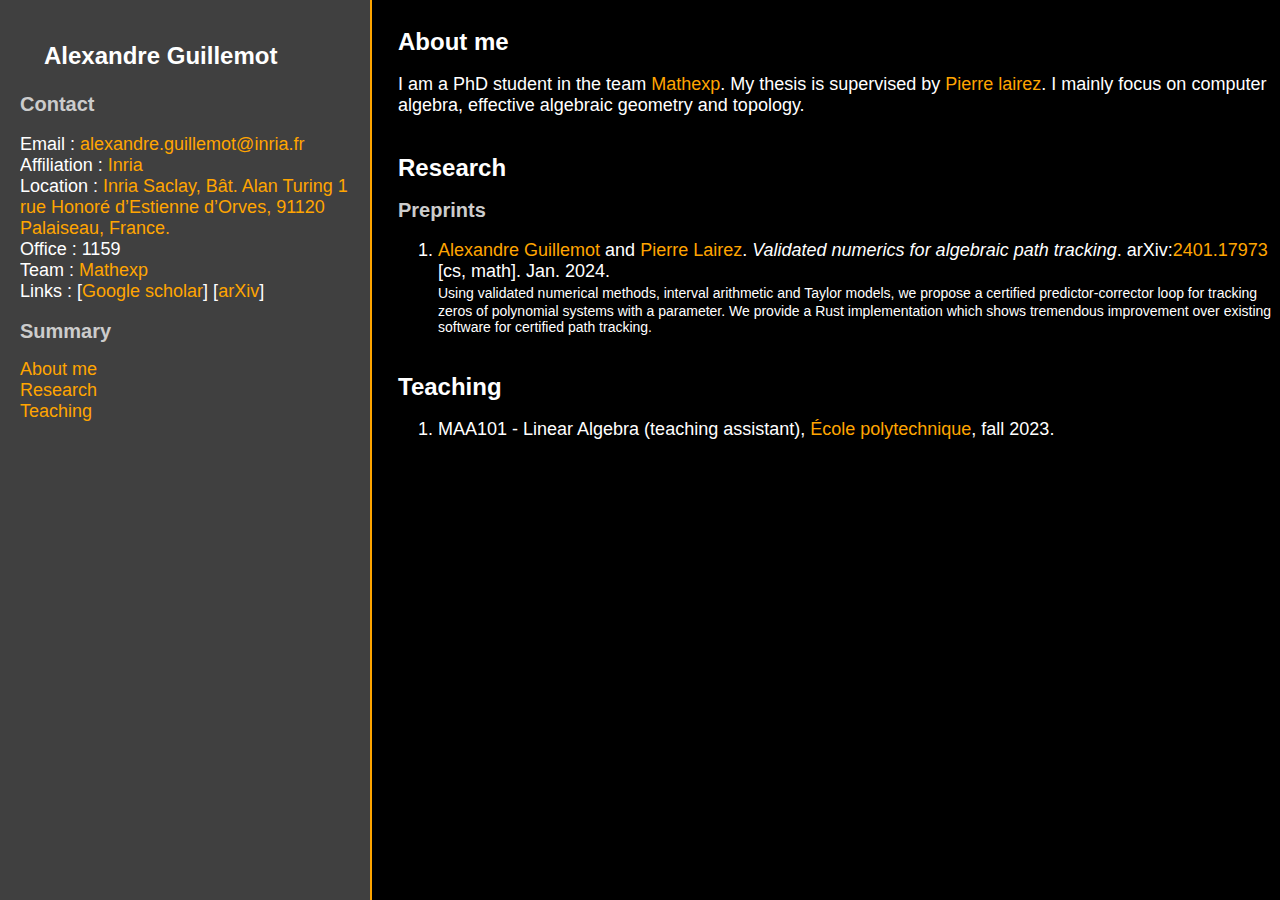
==== index.html @ 784ff40f "arxiv lien" ====
<?xml version="1.0" encoding="UTF-8"?>

<html>

<head>
    <title>Alexandre Guillemot</title>
    <link rel="stylesheet" href="style.css">
    <script crossorigin="anonymous"></script>
</head>

<body class="body">
    <!-- Barre sur le côté -->
    <div class="sidebar"></div>

    <div class="sidenav">
        <h1> Alexandre Guillemot</h1>
        <!-- <img src="pp.jpeg" /> -->
        <h2> Contact </h2>
        <p>
            Email : <a href="mailto:alexandre.guillemot@inria.fr">alexandre.guillemot@inria.fr</a>
            <br />
            Affiliation : <a href=https://www.inria.fr/fr> Inria </a>
            <br />
            Location : <a
                href="https://www.google.fr/maps/place/Inria+de+Saclay+-+B%C3%A2timent+Alan+Turing/@48.7143246,2.20292,17z/data=!3m2!4b1!5s0x47e6789394e43825:0xec2da87232a48a42!4m6!3m5!1s0x47e6789395bd5717:0x1ce0964fac2d9f2a!8m2!3d48.7143246!4d2.2054949!16s%2Fg%2F1hd_fry1f?entry=ttu">Inria
                Saclay, Bât. Alan Turing 1 rue Honoré d’Estienne d’Orves, 91120 Palaiseau, France. </a>
            <br />
            Office : 1159
            <br />
            Team : <a href="https://mathexp.eu/">Mathexp</a>
            <br />
            Links : [<a href=https://scholar.google.com/citations?user=XkFzHRwAAAAJ&hl=fr&oi=sra>Google scholar</a>] [<a
                href=https://arxiv.org/a/guillemot_a_1.html>arXiv</a>]
            </ul>
        </p>

        <h2> Summary </h2>
        <a href="#about">About me</a>
        <br />
        <a href="#research">Research</a>
        <br />
        <a href="#teaching">Teaching</a>
    </div>


    <!-- Main -->
    <div class="main">
        <section id="about">
            <h1> About me</h1>
            <p>
                I am a PhD student in the team <a href="https://mathexp.eu/">Mathexp</a>. My thesis is supervised by <a href="https://mathexp.eu/lairez/">Pierre lairez</a>. I mainly focus on computer algebra, effective algebraic geometry and topology.  
            </p>
        </section>
        <section id="research">
            <h1> Research </h1>
            <h2> Preprints </h2>
            <ol>
                <li>
                    <authors><a href="."> Alexandre Guillemot</a> and <a href="https://mathexp.eu/lairez/">Pierre Lairez</a></authors>. <i>Validated numerics for algebraic path tracking</i>. arXiv:<a href="https://arxiv.org/abs/2401.17973">2401.17973</a> [cs, math]. Jan. 2024.
                    <br/>
                    <abstract>Using validated numerical methods, interval arithmetic and Taylor models, we propose a certified predictor-corrector loop for tracking zeros of polynomial systems with a parameter. We provide a Rust implementation which shows tremendous improvement over existing software for certified path tracking.</abstract>
                </li>
            </ol>
        </section>
        <section id="teaching">
            <h1> Teaching </h1>
            <ol>
                <li>
                    MAA101 - Linear Algebra (teaching assistant), <a href = "https://www.polytechnique.edu">École polytechnique</a>, fall 2023.
                </li>
            </ol>
        </section>
    </div>

    <!-- Barre verticale orange -->
    <div class=vl></div>
</body>

</html>
---- style.css ----
/* The sidebar menu */
* {
  font-family: sans-serif;
  font-size: 18px;
}

.sidebar {
  height: 100%; /* Full-height: remove this if you want "auto" height */
  width: 370px; /* Set the width of the sidebar */
  position: fixed; /* Fixed Sidebar (stay in place on scroll) */
  z-index: 1; /* Stay on top */
  top: 0; /* Stay at the top */
  left: 0;
  background-color: #404040;
}

.sidenav {
  height: 100%; /* Full-height: remove this if you want "auto" height */
  width: 330px; /* Set the width of the sidebar */
  position: fixed; /* Fixed Sidebar (stay in place on scroll) */
  z-index: 1; /* Stay on top */
  top: 0; /* Stay at the top */
  left: 0;
  background-color: #404040; /* Black */
  overflow-x: hidden; /* Disable horizontal scroll */
  padding-top: 20px;
  margin-left: 20px;
}

a {
  text-decoration: none;
  color: orange;
}

a:hover {
  color: white;
}

.body{
  background-color: black; /* Black */
}

h1 {
  padding: 6px 8px 6px 24px;
  text-decoration: none;
  font-size: 24px;
  color: white;
  display: block;
}

.main h1{
  padding: 20px 0px 0px 0px;
  text-decoration: none;
  font-size: 24px;
  color: white;
  display: block;
}

h2 {
  text-decoration: none;
  font-size: 20px;
  color: #CCCCCC;
  display: block;
}

p{
  font-size : 18px;
  color : white;
}

ol{
  font-size : 18px;
  color : white;
}

abstract{
  font-size : 14px;
  color : white;
}

.main {
  margin-left: 370px; /* Same as the width of the sidebar */
  padding-left: 20px;
}

.vl {
  border-left: 2px solid orange;
  height: 100%;
  position: absolute;
  left: 370px;
  top: 0;
}

/* On smaller screens, where height is less than 450px, change the style of the sidebar (less padding and a smaller font size) */
/* @media screen and (max-height: 450px) {
.sidenav {padding-top: 15px;}
.sidenav a {font-size: 18px;}
}  */
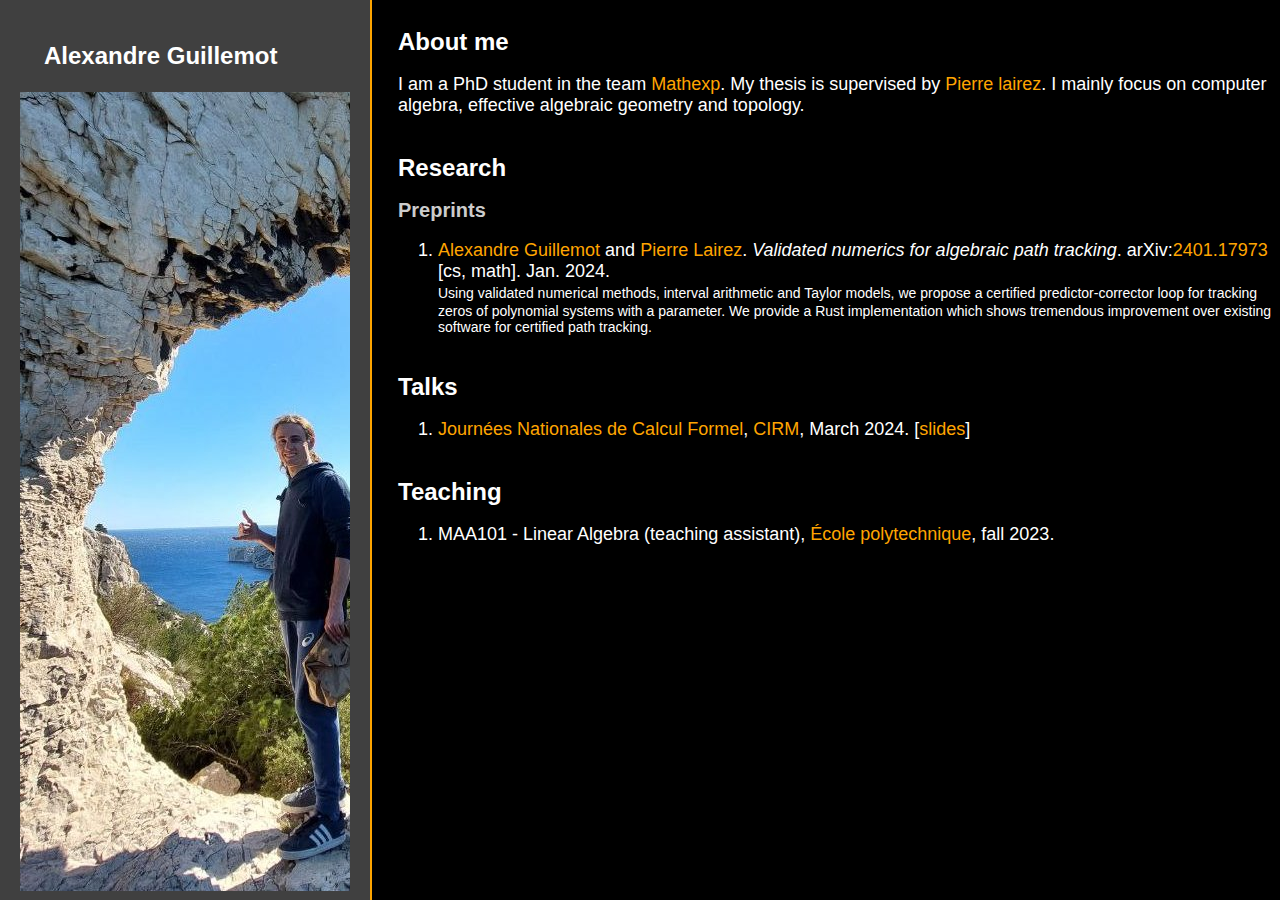
==== commit 7a73945c: "talk jncf + pp" ====
--- a/index.html
+++ b/index.html
@@ -14,7 +14,7 @@
 
     <div class="sidenav">
         <h1> Alexandre Guillemot</h1>
-        <!-- <img src="pp.jpeg" /> -->
+        <img src = "pp.jpeg" />
         <h2> Contact </h2>
         <p>
             Email : <a href="mailto:alexandre.guillemot@inria.fr">alexandre.guillemot@inria.fr</a>
@@ -62,6 +62,14 @@
                 </li>
             </ol>
         </section>
+        <section id="talks">
+            <h1> Talks </h1>
+            <ol>
+                <li>
+                    <a href=https://conferences.cirm-math.fr/3047.html>Journées Nationales de Calcul Formel</a>, <a href = https://www.cirm-math.fr/index.html>CIRM</a>, March 2024. [<a href = "./slides_jncf_2024.pdf">slides</a>]
+                </li>
+            </ol>
+        </section>
         <section id="teaching">
             <h1> Teaching </h1>
             <ol>
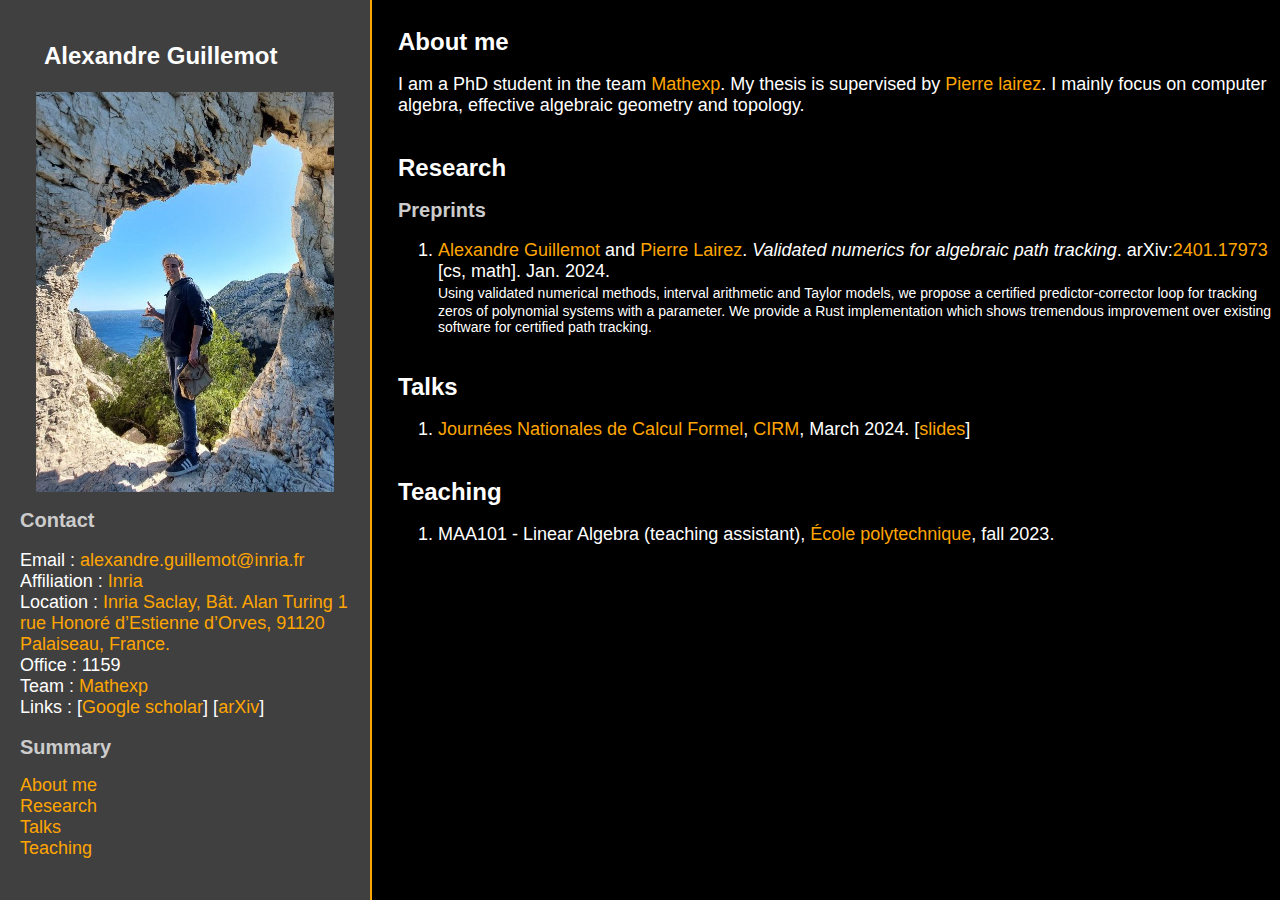
==== commit 6e65f8a4: "petites modifs" ====
--- a/index.html
+++ b/index.html
@@ -14,7 +14,8 @@
 
     <div class="sidenav">
         <h1> Alexandre Guillemot</h1>
-        <img src = "pp.jpeg" />
+
+        <img src = "pp.jpeg" witdh = "330" height="400" class="center"/>
         <h2> Contact </h2>
         <p>
             Email : <a href="mailto:alexandre.guillemot@inria.fr">alexandre.guillemot@inria.fr</a>
@@ -38,6 +39,8 @@
         <a href="#about">About me</a>
         <br />
         <a href="#research">Research</a>
+        <br />
+        <a href="#talks">Talks</a>
         <br />
         <a href="#teaching">Teaching</a>
     </div>
--- a/style.css
+++ b/style.css
@@ -15,7 +15,7 @@
 }
 
 .sidenav {
-  height: 100%; /* Full-height: remove this if you want "auto" height */
+  height: 95%; /* Full-height: remove this if you want "auto" height */
   width: 330px; /* Set the width of the sidebar */
   position: fixed; /* Fixed Sidebar (stay in place on scroll) */
   z-index: 1; /* Stay on top */
@@ -91,6 +91,12 @@
   top: 0;
 }
 
+.center {
+  display: block;
+  margin-left: auto;
+  margin-right: auto;
+}
+
 /* On smaller screens, where height is less than 450px, change the style of the sidebar (less padding and a smaller font size) */
 /* @media screen and (max-height: 450px) {
 .sidenav {padding-top: 15px;}
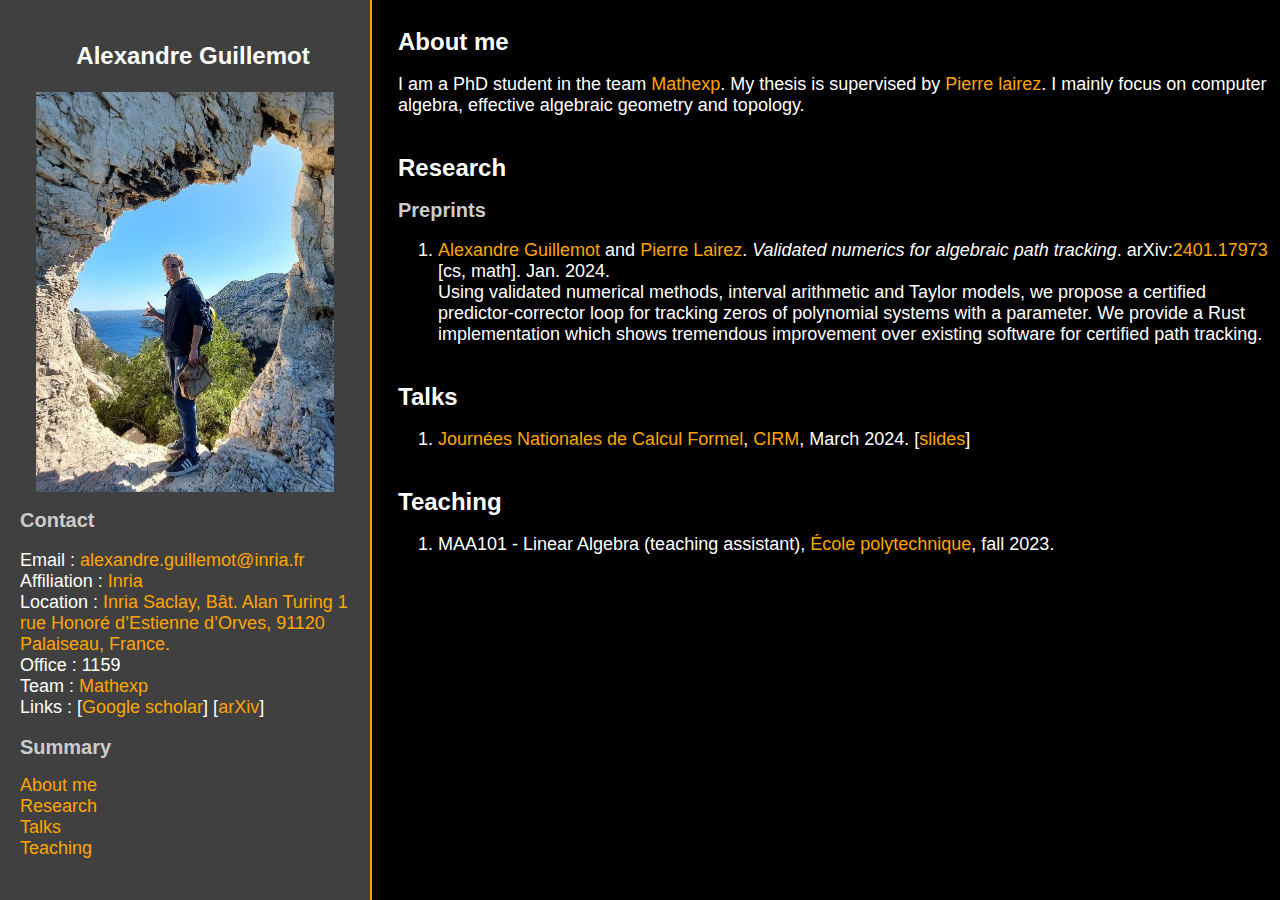
==== commit b909041c: "nom centré" ====
--- a/index.html
+++ b/index.html
@@ -13,7 +13,7 @@
     <div class="sidebar"></div>
 
     <div class="sidenav">
-        <h1> Alexandre Guillemot</h1>
+        <h1 style="text-align:center"> Alexandre Guillemot</h1>
 
         <img src = "pp.jpeg" witdh = "330" height="400" class="center"/>
         <h2> Contact </h2>
--- a/style.css
+++ b/style.css
@@ -73,7 +73,7 @@
   color : white;
 }
 
-abstract{
+.abstract{
   font-size : 14px;
   color : white;
 }
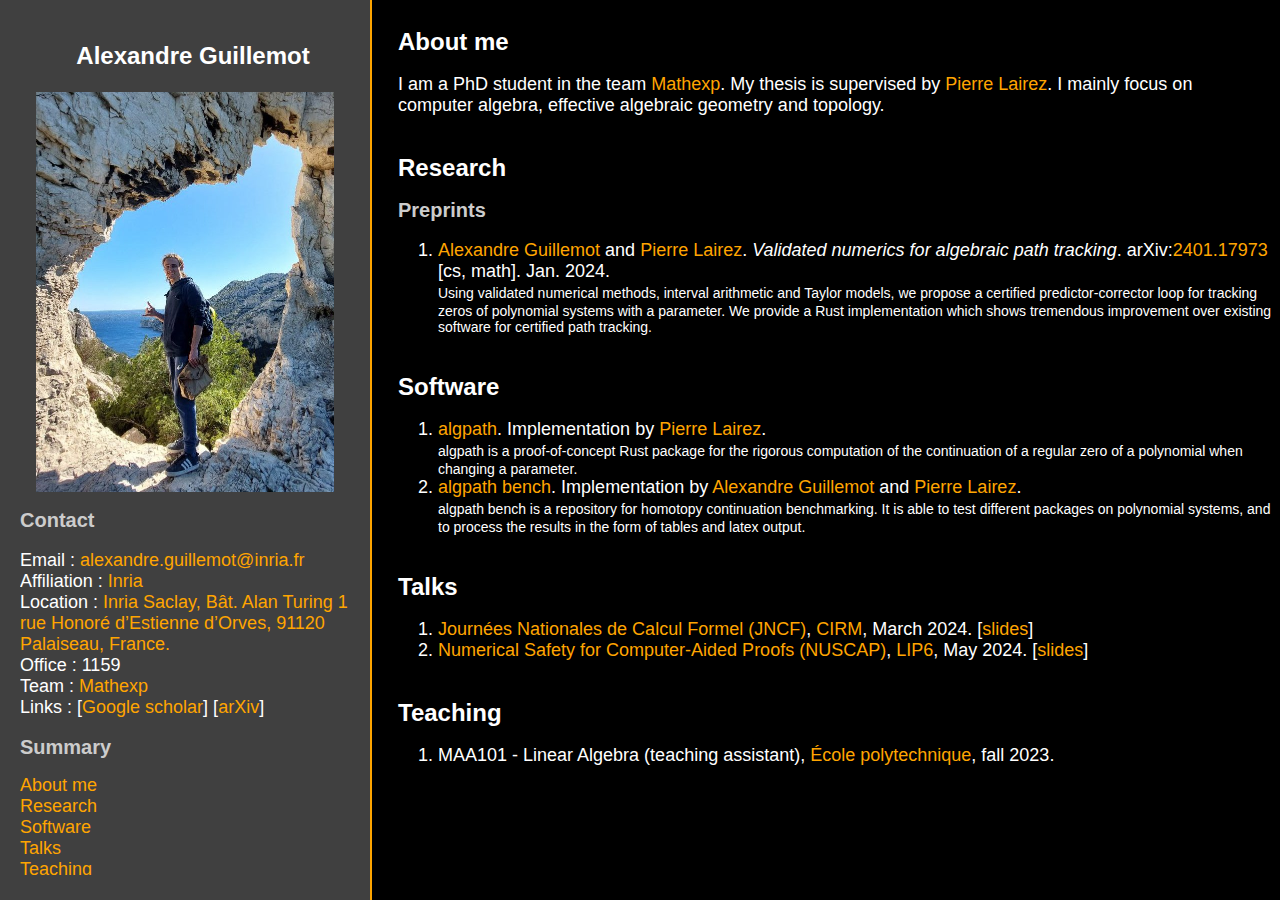
==== commit 064313a6: "nuscap" ====
--- a/index.html
+++ b/index.html
@@ -15,7 +15,7 @@
     <div class="sidenav">
         <h1 style="text-align:center"> Alexandre Guillemot</h1>
 
-        <img src = "pp.jpeg" witdh = "330" height="400" class="center"/>
+        <img src="pp.jpeg" witdh="330" height="400" class="center" />
         <h2> Contact </h2>
         <p>
             Email : <a href="mailto:alexandre.guillemot@inria.fr">alexandre.guillemot@inria.fr</a>
@@ -40,6 +40,8 @@
         <br />
         <a href="#research">Research</a>
         <br />
+        <a href="#software">Software</a>
+        <br />
         <a href="#talks">Talks</a>
         <br />
         <a href="#teaching">Teaching</a>
@@ -51,7 +53,9 @@
         <section id="about">
             <h1> About me</h1>
             <p>
-                I am a PhD student in the team <a href="https://mathexp.eu/">Mathexp</a>. My thesis is supervised by <a href="https://mathexp.eu/lairez/">Pierre lairez</a>. I mainly focus on computer algebra, effective algebraic geometry and topology.  
+                I am a PhD student in the team <a href="https://mathexp.eu/">Mathexp</a>. My thesis is supervised by <a
+                    href="https://mathexp.eu/lairez/">Pierre Lairez</a>. I mainly focus on computer algebra, effective
+                algebraic geometry and topology.
             </p>
         </section>
         <section id="research">
@@ -59,9 +63,40 @@
             <h2> Preprints </h2>
             <ol>
                 <li>
-                    <authors><a href="."> Alexandre Guillemot</a> and <a href="https://mathexp.eu/lairez/">Pierre Lairez</a></authors>. <i>Validated numerics for algebraic path tracking</i>. arXiv:<a href="https://arxiv.org/abs/2401.17973">2401.17973</a> [cs, math]. Jan. 2024.
-                    <br/>
-                    <abstract>Using validated numerical methods, interval arithmetic and Taylor models, we propose a certified predictor-corrector loop for tracking zeros of polynomial systems with a parameter. We provide a Rust implementation which shows tremendous improvement over existing software for certified path tracking.</abstract>
+                    <authors><a href="./index.html"> Alexandre Guillemot</a> and <a
+                            href="https://mathexp.eu/lairez/">Pierre Lairez</a></authors>. <i>Validated numerics for
+                        algebraic path tracking</i>. arXiv:<a href="https://arxiv.org/abs/2401.17973">2401.17973</a>
+                    [cs, math]. Jan. 2024.
+                    <br />
+                    <abstract>Using validated numerical methods, interval arithmetic and Taylor models, we propose a
+                        certified predictor-corrector loop for tracking zeros of polynomial systems with a parameter. We
+                        provide a Rust implementation which shows tremendous improvement over existing software for
+                        certified path tracking.</abstract>
+                </li>
+            </ol>
+        </section>
+        <section id="software">
+            <h1> Software </h1>
+            <ol>
+                <li>
+                    <a href=https://gitlab.inria.fr/numag/algpath>algpath</a>. Implementation by <a
+                        href="https://mathexp.eu/lairez/">Pierre Lairez</a>.
+                    <br />
+                    <abstract>
+                        algpath is a proof-of-concept Rust package for the rigorous computation of the continuation of a
+                        regular zero of a polynomial when changing a parameter.
+                    </abstract>
+                </li>
+                <li>
+                    <a href=https://gitlab.inria.fr/numag/algpath-bench>algpath bench</a>. Implementation by <a
+                        href="./index.html">Alexandre Guillemot</a> and <a href="https://mathexp.eu/lairez/">Pierre
+                        Lairez</a>.
+                    <br />
+                    <abstract>
+                        algpath bench is a repository for homotopy continuation benchmarking. It is able to test
+                        different packages on polynomial systems, and to process the results in the form of tables and
+                        latex output.
+                    </abstract>
                 </li>
             </ol>
         </section>
@@ -69,7 +104,14 @@
             <h1> Talks </h1>
             <ol>
                 <li>
-                    <a href=https://conferences.cirm-math.fr/3047.html>Journées Nationales de Calcul Formel</a>, <a href = https://www.cirm-math.fr/index.html>CIRM</a>, March 2024. [<a href = "./slides_jncf_2024.pdf">slides</a>]
+                    <a href=https://conferences.cirm-math.fr/3047.html>Journées Nationales de Calcul Formel (JNCF)</a>,
+                    <a href=https://www.cirm-math.fr/index.html>CIRM</a>, March 2024. [<a
+                        href="./slides_jncf_2024.pdf">slides</a>]
+                </li>
+                <li>
+                    <a href=https://nuscap.gitlabpages.inria.fr/Paris2024.html>Numerical Safety for Computer-Aided
+                        Proofs (NUSCAP)</a>, <a href=https://www.lip6.fr>LIP6</a>, May 2024. [<a
+                        href="./slides_nuscap_2024.pdf">slides</a>]
                 </li>
             </ol>
         </section>
@@ -77,7 +119,8 @@
             <h1> Teaching </h1>
             <ol>
                 <li>
-                    MAA101 - Linear Algebra (teaching assistant), <a href = "https://www.polytechnique.edu">École polytechnique</a>, fall 2023.
+                    MAA101 - Linear Algebra (teaching assistant), <a href="https://www.polytechnique.edu">École
+                        polytechnique</a>, fall 2023.
                 </li>
             </ol>
         </section>
--- a/style.css
+++ b/style.css
@@ -73,7 +73,7 @@
   color : white;
 }
 
-.abstract{
+abstract{
   font-size : 14px;
   color : white;
 }
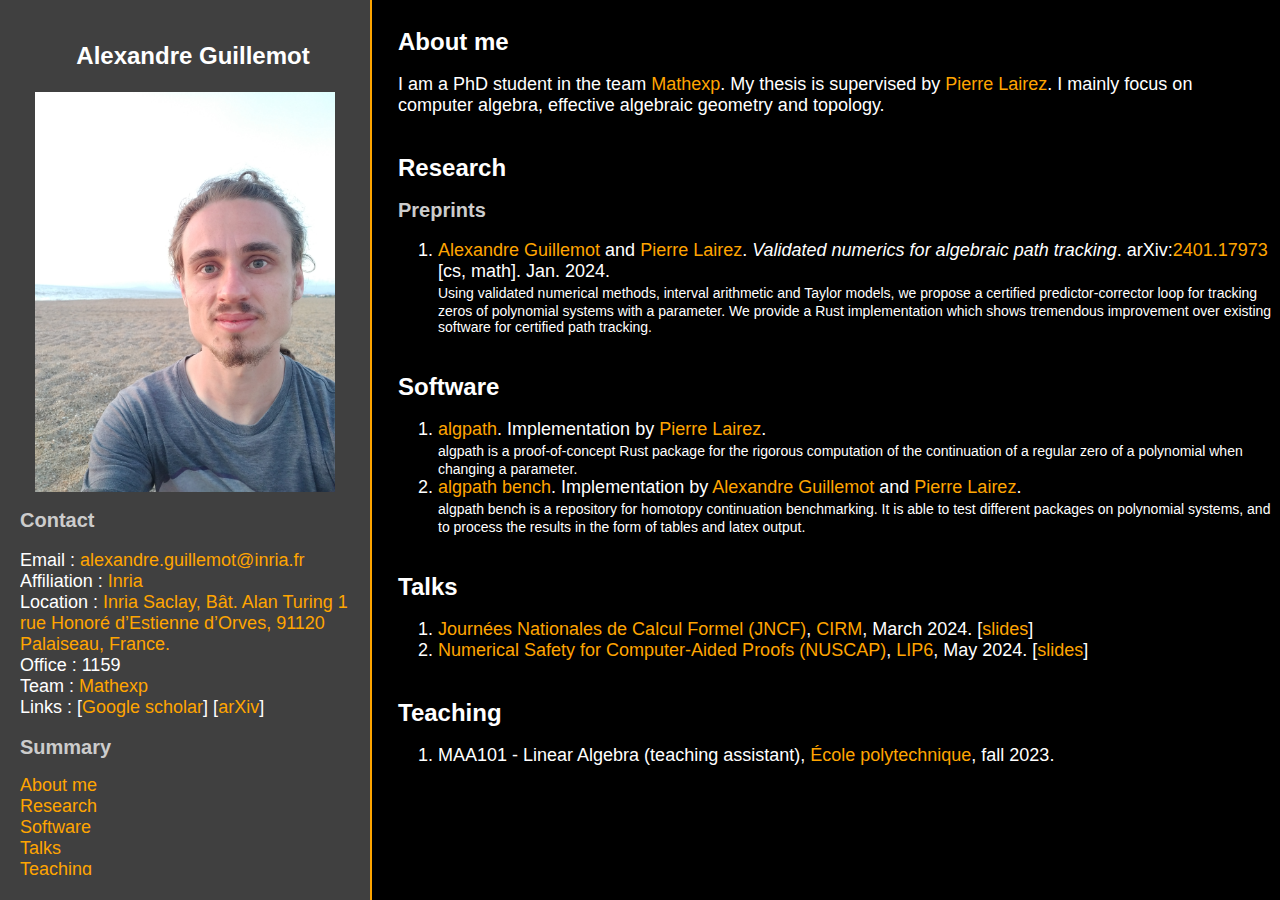
==== commit 240493ea: "changement de pp" ====
--- a/index.html
+++ b/index.html
@@ -15,7 +15,7 @@
     <div class="sidenav">
         <h1 style="text-align:center"> Alexandre Guillemot</h1>
 
-        <img src="pp.jpeg" witdh="330" height="400" class="center" />
+        <img src="pp.jpg" witdh="330" height="400" class="center" />
         <h2> Contact </h2>
         <p>
             Email : <a href="mailto:alexandre.guillemot@inria.fr">alexandre.guillemot@inria.fr</a>
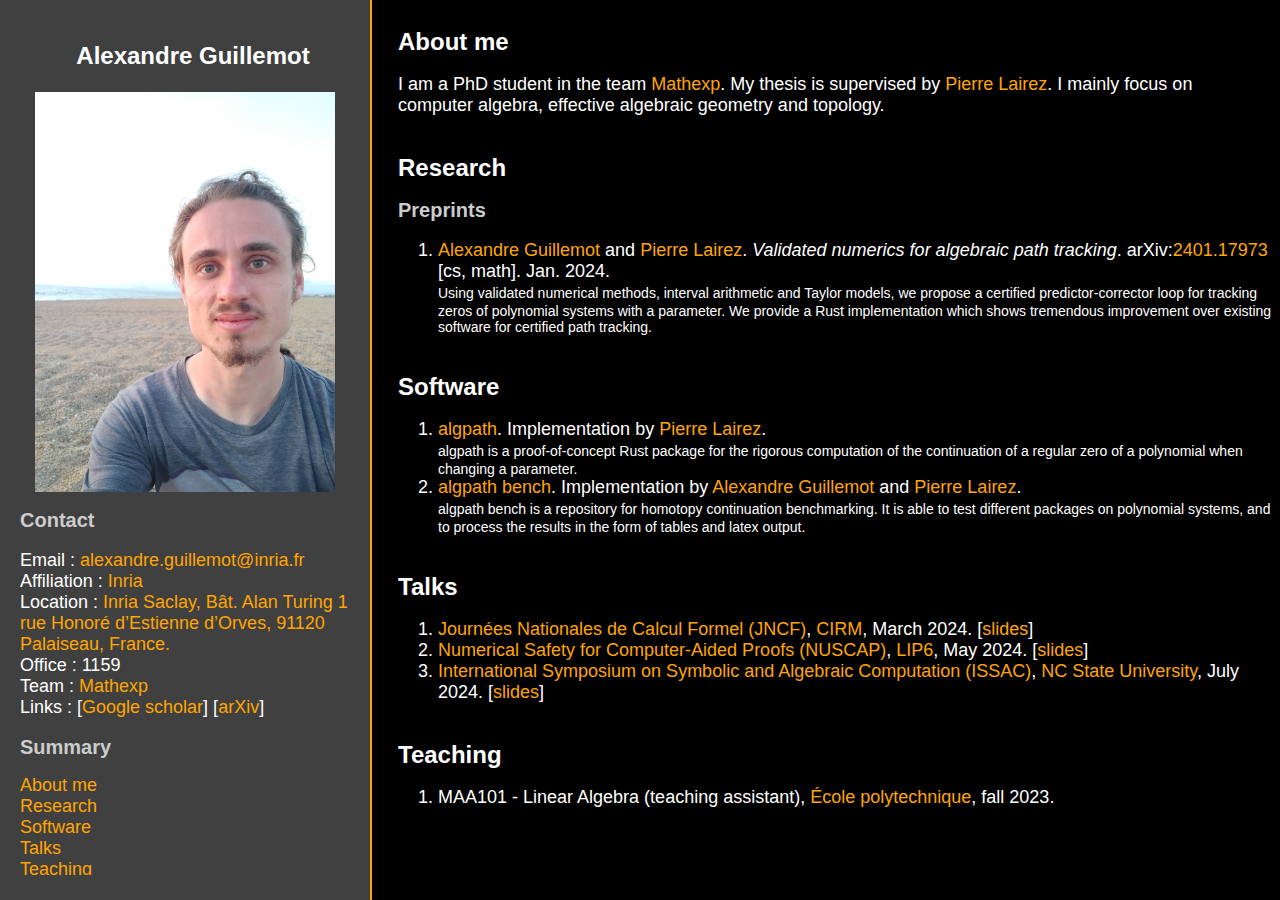
==== commit 2d4c3476: "talk issac" ====
--- a/index.html
+++ b/index.html
@@ -113,6 +113,11 @@
                         Proofs (NUSCAP)</a>, <a href=https://www.lip6.fr>LIP6</a>, May 2024. [<a
                         href="./slides_nuscap_2024.pdf">slides</a>]
                 </li>
+                <li>
+                    <a href=https://www.issac-conference.org/2024>International Symposium on Symbolic and Algebraic
+                    Computation (ISSAC)</a>, <a href=https://www.ncsu.edu>NC State University</a>, July 2024. [<a
+                        href="./slides_issac_2024.pdf">slides</a>]
+                </li>
             </ol>
         </section>
         <section id="teaching">
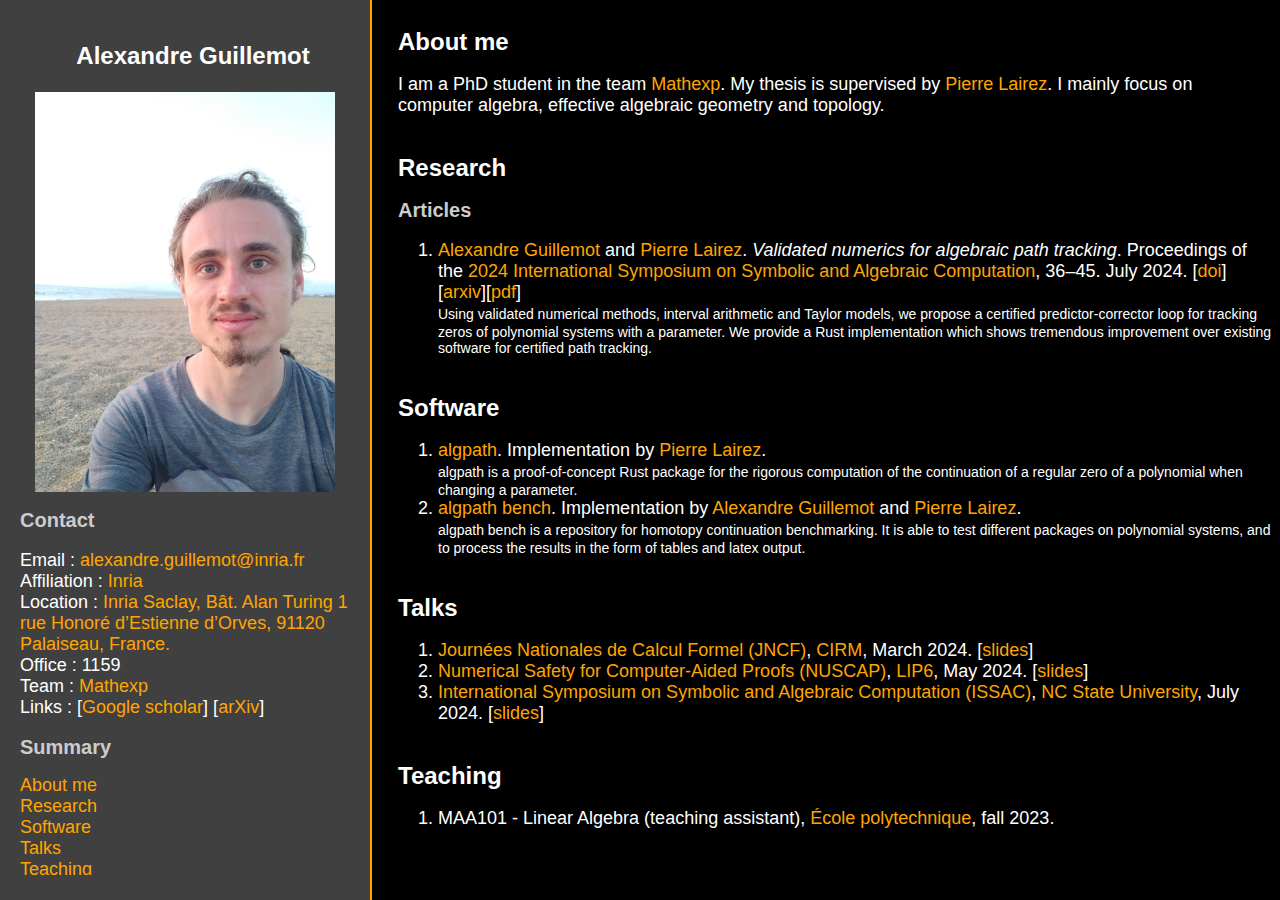
==== commit 43cf343c: "arxiv to issac" ====
--- a/index.html
+++ b/index.html
@@ -60,18 +60,19 @@
         </section>
         <section id="research">
             <h1> Research </h1>
-            <h2> Preprints </h2>
+            <h2> Articles </h2>
             <ol>
                 <li>
                     <authors><a href="./index.html"> Alexandre Guillemot</a> and <a
                             href="https://mathexp.eu/lairez/">Pierre Lairez</a></authors>. <i>Validated numerics for
-                        algebraic path tracking</i>. arXiv:<a href="https://arxiv.org/abs/2401.17973">2401.17973</a>
-                    [cs, math]. Jan. 2024.
+                        algebraic path tracking</i>. Proceedings of the <a href="https://www.issac-conference.org/2024">2024 International Symposium on Symbolic and Algebraic Computation</a>, 36–45. July 2024. [<a href="https://doi.org/10.1145/3666000.3669673">doi</a>][<a href="https://arxiv.org/abs/2401.17973">arxiv</a>][<a href="https://arxiv.org/pdf/2401.17973">pdf</a>]
                     <br />
-                    <abstract>Using validated numerical methods, interval arithmetic and Taylor models, we propose a
-                        certified predictor-corrector loop for tracking zeros of polynomial systems with a parameter. We
-                        provide a Rust implementation which shows tremendous improvement over existing software for
-                        certified path tracking.</abstract>
+                    <abstract>
+                        Using validated numerical methods, interval arithmetic and Taylor models, we propose a certified
+                        predictor-corrector loop for tracking zeros of polynomial systems with a parameter. We provide a
+                        Rust implementation which shows tremendous improvement over existing software for certified path
+                        tracking.
+                    </abstract>
                 </li>
             </ol>
         </section>
@@ -115,7 +116,7 @@
                 </li>
                 <li>
                     <a href=https://www.issac-conference.org/2024>International Symposium on Symbolic and Algebraic
-                    Computation (ISSAC)</a>, <a href=https://www.ncsu.edu>NC State University</a>, July 2024. [<a
+                        Computation (ISSAC)</a>, <a href=https://www.ncsu.edu>NC State University</a>, July 2024. [<a
                         href="./slides_issac_2024.pdf">slides</a>]
                 </li>
             </ol>
